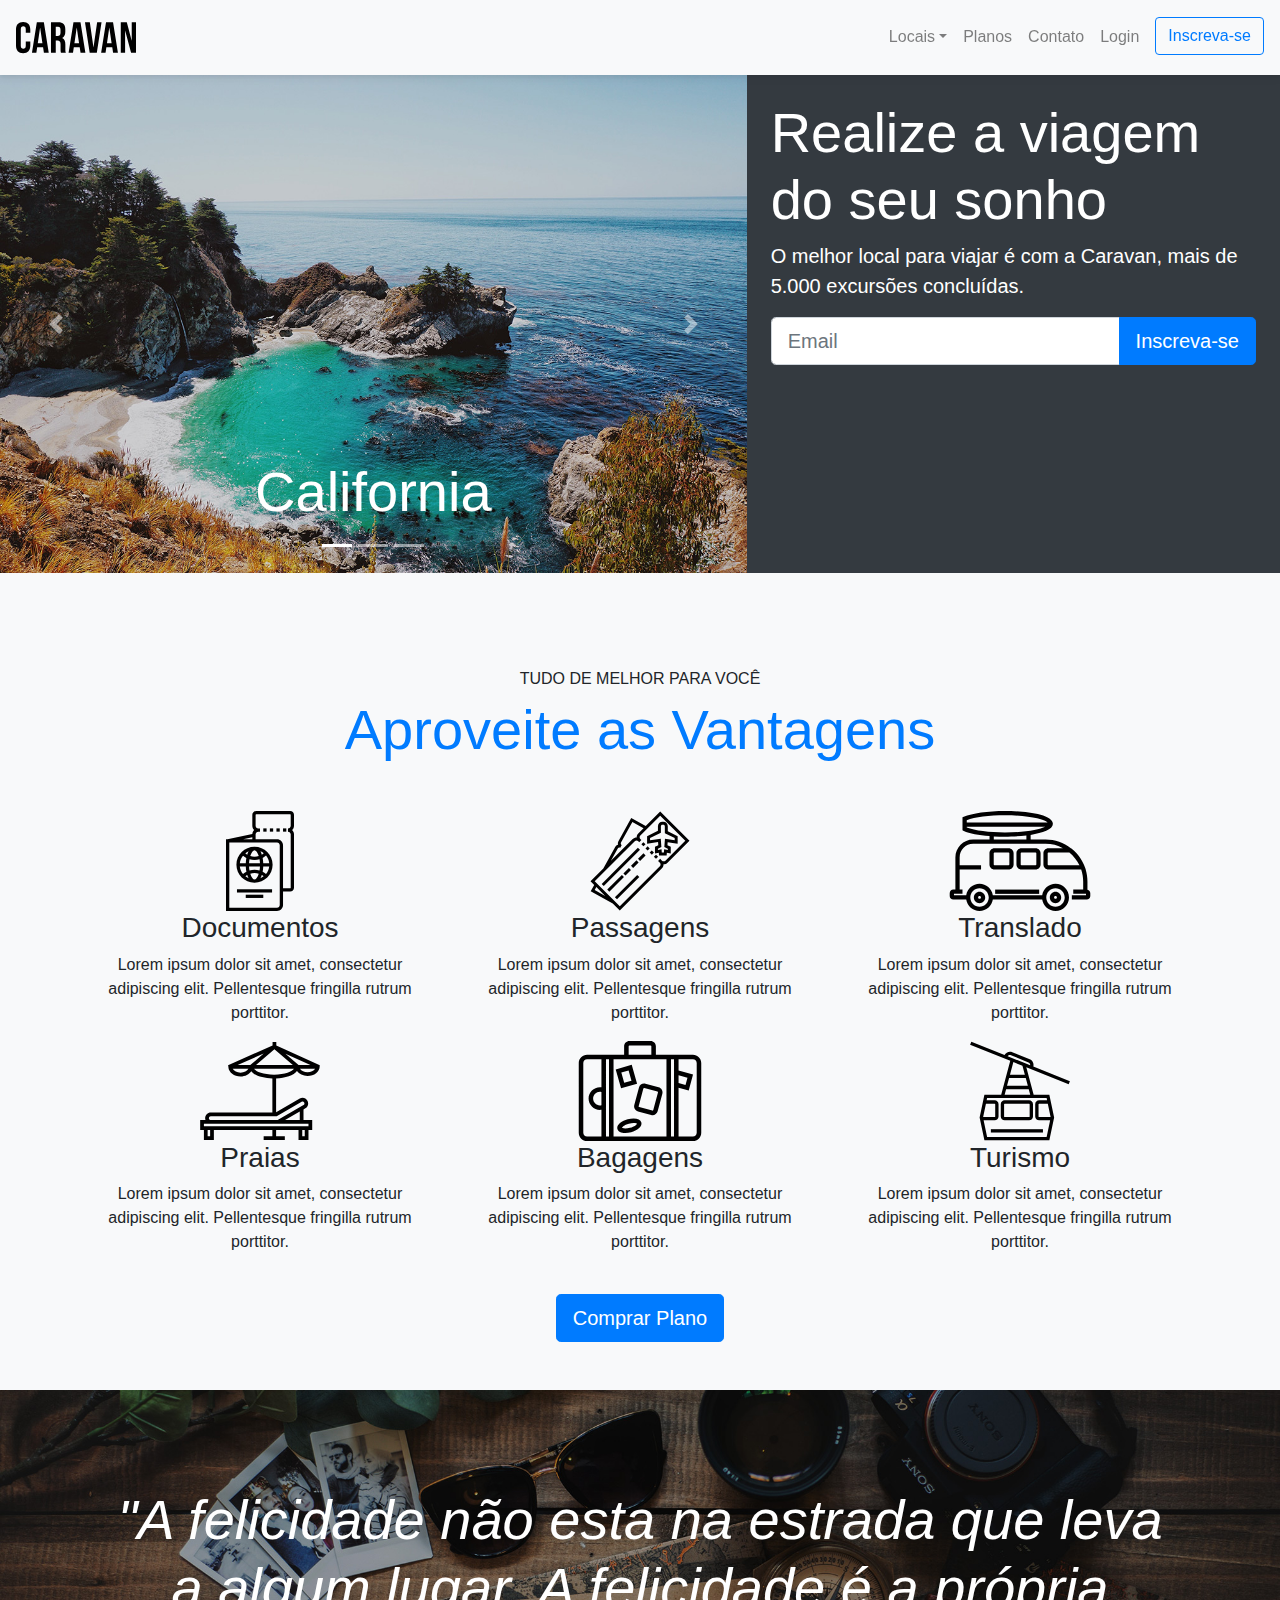
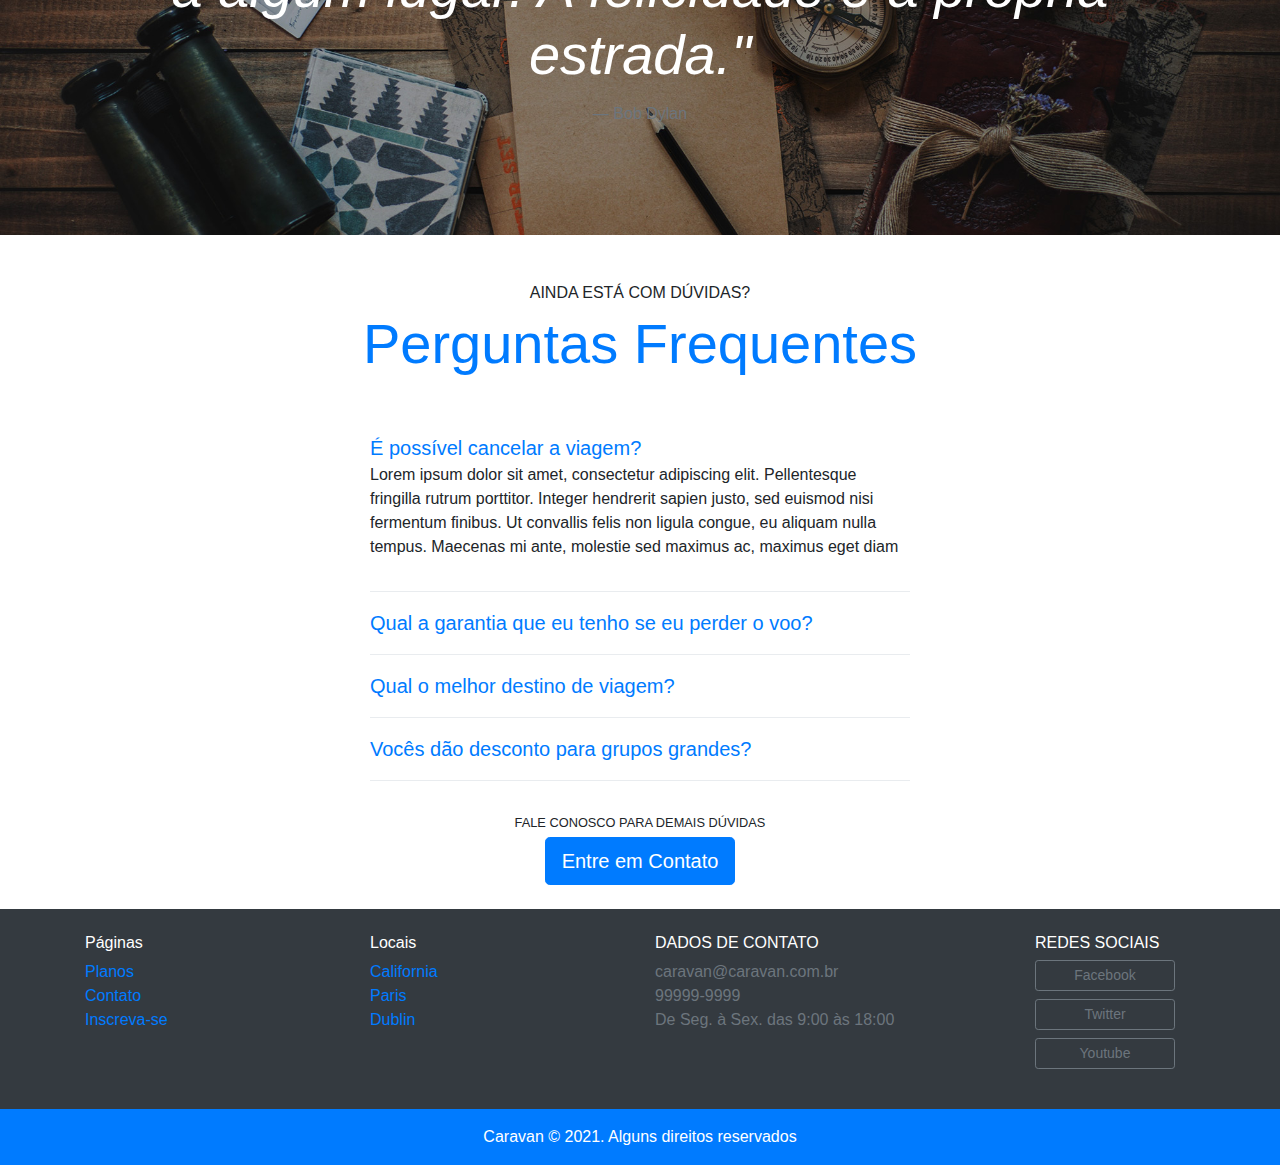
==== index.html @ 79df51dd "Rodapé" ====
<!DOCTYPE html>
<html lang="pt-br">

<head>
    <meta charset="UTF-8">
    <meta http-equiv="X-UA-Compatible" content="IE=edge">
    <meta name="viewport" content="width=device-width, initial-scale=1, shrink-to-fit=no">
    <link rel="stylesheet" href="util/bootstrap.css">
    <link rel="stylesheet" href="css/style.css">

    <title>Caravan</title>
</head>

<body>

    <nav class="navbar navbar-expand-md navbar-light bg-light fixed-top py-3 box-shadow">
        <a href="index.html" class="navbar-brand">
            <img src="img/caravan.svg" alt="caravan">
        </a>
        <button class="navbar-toggler" type="button" data-toggle="collapse" data-target="#navbarSupportedContent"
            aria-controls="navbarSupportedContent" aria-expanded="false" aria-label="Toggle navigation">
            <span class="navbar-toggler-icon"></span>
        </button>
        <div class="collapse navbar-collapse" id="navbarSupportedContent">
            <ul class="navbar-nav ml-auto">
                <li class="nav-item dropdown">
                    <a class="nav-link dropdown-toggle" href="#" id="navbarScrollingDropdown" role="button"
                        data-toggle="dropdown" aria-expanded="false">Locais</a>
                    <ul class="dropdown-menu" aria-labelledby="navbarScrollingDropdown">
                        <li><a class="dropdown-item" href="local.html">California</a></li>
                        <li><a class="dropdown-item" href="local.html">Paris</a></li>
                        <li><a class="dropdown-item" href="local.html">Dublin</a></li>
                    </ul>
                </li>
                <li class="nav-item">
                    <a class="nav-link" href="planos.html">Planos</a>
                </li>
                <li class="nav-item">
                    <a class="nav-link" href="contato.html">Contato</a>
                </li>
                <li class="nav-item">
                    <a class="nav-link" href="#">Login</a>
                </li>
                <li class="nav-item">
                    <a class="btn btn-outline-primary ml-md-2" href="inscricao.html">Inscreva-se</a>
                </li>
            </ul>
        </div>
    </nav>
    <section class="container-fluid">
        <div class="row bg-dark text-white">
            <div class="col-lg-7 p-0">
                <div id="carouselCidades" class="carousel slide" data-ride="carousel">
                    <ol class="carousel-indicators">
                        <li data-target="#carouselCidades" data-slide-to="0" class="active"></li>
                        <li data-target="#carouselCidades" data-slide-to="1"></li>
                        <li data-target="#carouselCidades" data-slide-to="2"></li>
                    </ol>
                    <div class="carousel-inner">
                        <div class="carousel-item active">
                            <img src="img/california.jpg" class="d-block w-100" alt="California">
                            <div class="carousel-caption">
                                <h3 class="display-4">California</h3>
                            </div>
                        </div>
                        <div class="carousel-item">
                            <img src="img/paris.jpg" class="d-block w-100" alt="Paris">
                            <div class="carousel-caption">
                                <h3 class="display-4">Paris</h3>
                            </div>
                        </div>
                        <div class="carousel-item">
                            <img src="img/dublin.jpg" class="d-block w-100" alt="Dublin">
                            <div class="carousel-caption">
                                <h3 class="display-4">Dublin</h3>
                            </div>
                        </div>
                    </div>
                    <a class="carousel-control-prev" href="#carouselCidades" role="button" data-slide="prev">
                        <span class="carousel-control-prev-icon" aria-hidden="true"></span>
                        <span class="sr-only">Anterior</span>
                    </a>
                    <a class="carousel-control-next" href="#carouselCidades" role="button" data-slide="next">
                        <span class="carousel-control-next-icon" aria-hidden="true"></span>
                        <span class="sr-only">Próximo</span>
                    </a>
                </div>
            </div>
            <div class="col-lg-5 p-4">
                <h1 class="display-4">Realize a viagem do seu sonho</h1>
                <p class="lead">O melhor local para viajar é com a Caravan, mais de 5.000 excursões concluídas.</p>
                <form>
                    <div class="input-group input-group-lg">
                        <input type="text" class="form-control" placeholder="Email" aria-label="Email">
                        <span class="input-group-append">
                            <button class="btn btn-primary" type="button">Inscreva-se</button>
                        </span>
                    </div>
                </form>
            </div>
        </div>
    </section>
    <section class="py-5 bg-light text-center">
        <div class="container">
            <div class="my-5">
                <span class="h6 d-block">TUDO DE MELHOR PARA VOCÊ</span>
                <h2 class="display-4 text-primary">Aproveite as Vantagens</h2>
            </div>
            <div class="row">
                <div class="col-xl-4 col-md-6">
                    <div style="height: 100px;" class="d-flex justify-content-center">
                        <img src="img/icones/passaporte.svg" alt="passaporte">
                    </div>
                    <h3>Documentos</h3>
                    <p>Lorem ipsum dolor sit amet, consectetur adipiscing elit. Pellentesque fringilla rutrum porttitor.
                    </p>
                </div>
                <div class="col-xl-4 col-md-6">
                    <div style="height: 100px;" class="d-flex justify-content-center">
                        <img src="img/icones/passagens.svg" alt="passagem">
                    </div>
                    <h3>Passagens</h3>
                    <p>Lorem ipsum dolor sit amet, consectetur adipiscing elit. Pellentesque fringilla rutrum porttitor.
                    </p>
                </div>
                <div class="col-xl-4 col-md-6">
                    <div style="height: 100px;" class="d-flex justify-content-center">
                        <img src="img/icones/translado.svg" alt="translado">
                    </div>
                    <h3>Translado</h3>
                    <p>Lorem ipsum dolor sit amet, consectetur adipiscing elit. Pellentesque fringilla rutrum porttitor.
                    </p>
                </div>
            </div>
            <div class="row">
                <div class="col-xl-4 col-md-6">
                    <div style="height: 100px;" class="d-flex justify-content-center">
                        <img src="img/icones/praias.svg" alt="praias">
                    </div>
                    <h3>Praias</h3>
                    <p>Lorem ipsum dolor sit amet, consectetur adipiscing elit. Pellentesque fringilla rutrum porttitor.
                    </p>
                </div>
                <div class="col-xl-4 col-md-6">
                    <div style="height: 100px;" class="d-flex justify-content-center">
                        <img src="img/icones/bagagens.svg" alt="bagagens">
                    </div>
                    <h3>Bagagens</h3>
                    <p>Lorem ipsum dolor sit amet, consectetur adipiscing elit. Pellentesque fringilla rutrum porttitor.
                    </p>
                </div>
                <div class="col-xl-4 col-md-6">
                    <div style="height: 100px;" class="d-flex justify-content-center">
                        <img src="img/icones/turismo.svg" alt="turismo">
                    </div>
                    <h3>Turismo</h3>
                    <p>Lorem ipsum dolor sit amet, consectetur adipiscing elit. Pellentesque fringilla rutrum porttitor.
                    </p>
                </div>
            </div>
            <div>
                <a href="planos.html" class="btn btn-primary btn-lg mt-4">Comprar Plano</a>
            </div>
        </div>
    </section>
    <section id="home-quote" class="p-md-5">
        <blockquote class="display-4 blockquote text-center text-white p-md-5 p-3">
            <p class="display-4"><em>"A felicidade não esta na estrada que leva a algum lugar. A felicidade é a própria
                    estrada."</em></p>
            <footer class="blockquote-footer">Bob Dylan</footer>
        </blockquote>
    </section>
    <section class="container">
        <div class="my-5 text-center">
            <span class="h6 d-block">AINDA ESTÁ COM DÚVIDAS?</span>
            <h2 class="display-4 text-primary">Perguntas Frequentes</h2>
        </div>
        <div class="row justify-content-center">
            <div class="col-6" id="perguntasFrequentes" data-children=".pergunta">
                <div class="pergunta py-2">
                    <a class="lead" data-toggle="collapse" href="#pergunta1" aria-expanded="true"
                        aria-controls="pergunta1">É possível cancelar a viagem?</a>
                    <div class="collapse show" role="tabpanel" id="pergunta1" data-parent="#perguntasFrequentes">
                        <p>Lorem ipsum dolor sit amet, consectetur adipiscing elit. Pellentesque fringilla rutrum
                            porttitor.
                            Integer hendrerit sapien justo, sed euismod nisi fermentum finibus.
                            Ut convallis felis non ligula congue, eu aliquam nulla tempus. Maecenas mi ante, molestie
                            sed maximus ac, maximus eget diam</p>
                    </div>
                </div>
                <div class="dropdown-divider"></div>
                <div class="pergunta py-2">
                    <a class="lead" data-toggle="collapse" href="#pergunta2" aria-expanded="true"
                        aria-controls="pergunta2">Qual a garantia que eu tenho se eu perder o voo?</a>
                    <div class="collapse" role="tabpanel" id="pergunta2" data-parent="#perguntasFrequentes">
                        <p>Lorem ipsum dolor sit amet, consectetur adipiscing elit. Pellentesque fringilla rutrum
                            porttitor.
                            Integer hendrerit sapien justo, sed euismod nisi fermentum finibus.
                            Ut convallis felis non ligula congue, eu aliquam nulla tempus. Maecenas mi ante, molestie
                            sed maximus ac, maximus eget diam</p>
                    </div>
                </div>
                <div class="dropdown-divider"></div>
                <div class="pergunta py-2">
                    <a class="lead" data-toggle="collapse" href="#pergunta3" aria-expanded="true"
                        aria-controls="pergunta3">Qual o melhor destino de viagem?</a>
                    <div class="collapse" role="tabpanel" id="pergunta3" data-parent="#perguntasFrequentes">
                        <p>Lorem ipsum dolor sit amet, consectetur adipiscing elit. Pellentesque fringilla rutrum
                            porttitor.
                            Integer hendrerit sapien justo, sed euismod nisi fermentum finibus.
                            Ut convallis felis non ligula congue, eu aliquam nulla tempus. Maecenas mi ante, molestie
                            sed maximus ac, maximus eget diam</p>
                    </div>
                </div>
                <div class="dropdown-divider"></div>
                <div class="pergunta py-2">
                    <a class="lead" data-toggle="collapse" href="#pergunta4" aria-expanded="true"
                        aria-controls="pergunta3">Vocês dão desconto para grupos grandes?</a>
                    <div class="collapse" role="tabpanel" id="pergunta4" data-parent="#perguntasFrequentes">
                        <p>Lorem ipsum dolor sit amet, consectetur adipiscing elit. Pellentesque fringilla rutrum
                            porttitor.
                            Integer hendrerit sapien justo, sed euismod nisi fermentum finibus.
                            Ut convallis felis non ligula congue, eu aliquam nulla tempus. Maecenas mi ante, molestie
                            sed maximus ac, maximus eget diam</p>
                    </div>
                </div>
                <div class="dropdown-divider"></div>
            </div>
        </div>
        <div class="text-center my-4">
            <p class="small m-1">FALE CONOSCO PARA DEMAIS DÚVIDAS</p>
            <a href="contato.html" class="btn btn-primary btn-lg">Entre em Contato</a>
        </div>
    </section>
    <footer class="bg-dark text-white">
        <div class="container py-4">
            <div class="row">
                <div class="col-3">
                    <h4 class="h6">Páginas</h4>
                    <ul class="list-unstyled">
                        <li><a href="planos.html">Planos</a></li>
                        <li><a href="contato.html">Contato</a></li>
                        <li><a href="inscricao.html">Inscreva-se</a></li>
                    </ul>
                </div>

                <div class="col-md-3 col-6">
                    <h4 class="h6">Locais</h4>
                    <ul class="list-unstyled">
                        <li><a href="local.html">California</a></li>
                        <li><a href="local.html">Paris</a></li>
                        <li><a href="local.html">Dublin</a></li>
                    </ul>
                </div>
                <div class="col-md-4 col-6">
                    <h4 class="h6">DADOS DE CONTATO</h4>
                    <ul class="list-unstyled text-secondary">
                        <li>caravan@caravan.com.br</li>
                        <li>99999-9999</li>
                        <li>De Seg. à Sex. das 9:00 às 18:00</li>
                    </ul>
                </div>
                <div class="col-md-2">
                    <h4 class="h6">REDES SOCIAIS</h4>
                    <ul class="list-unstyled">
                        <li><a href="#" class="btn btn-outline-secondary btn-sm btn-block mb-2" style="max-width: 140px;">Facebook</a></li>
                        <li><a href="#" class="btn btn-outline-secondary btn-sm btn-block mb-2" style="max-width: 140px;">Twitter</a></li>
                        <li><a href="#" class="btn btn-outline-secondary btn-sm btn-block mb-2" style="max-width: 140px;">Youtube</a></li>
                    </ul>
                </div>
            </div>
        </div>
        <div class="bg-primary text-center py-3">
            <p class="mb-0">Caravan &copy; 2021. Alguns direitos reservados</p>
        </div>
    </footer>

    <script type="text/javascript" src="util/jquery-3.5.1.slim.min.js"></script>
    <script type="text/javascript" src="util/popper.min.js"></script>
    <script type="text/javascript" src="util/bootstrap.js"></script>
    <script type="text/javascript" src="js/app.js"></script>

</body>

</html>
---- css/style.css ----
body {
    padding-top: 75px;
}
.box-shadow {
    box-shadow: 0 2px 4px 0 rgba(0,0,0,.05),
                0 4px 8px 0 rgba(0,0,0,.05);
}

#home-quote {
    background: url('../img/bg-quote.jpg') center center;
    background-size: cover;
}

@media (max-width: 767px) {
    #home-quote .display-4 {
        font-size: 2.5rem;
    }

    body {
        padding: 0;
    }
    .fixed-top {
        position: relative
    }
}
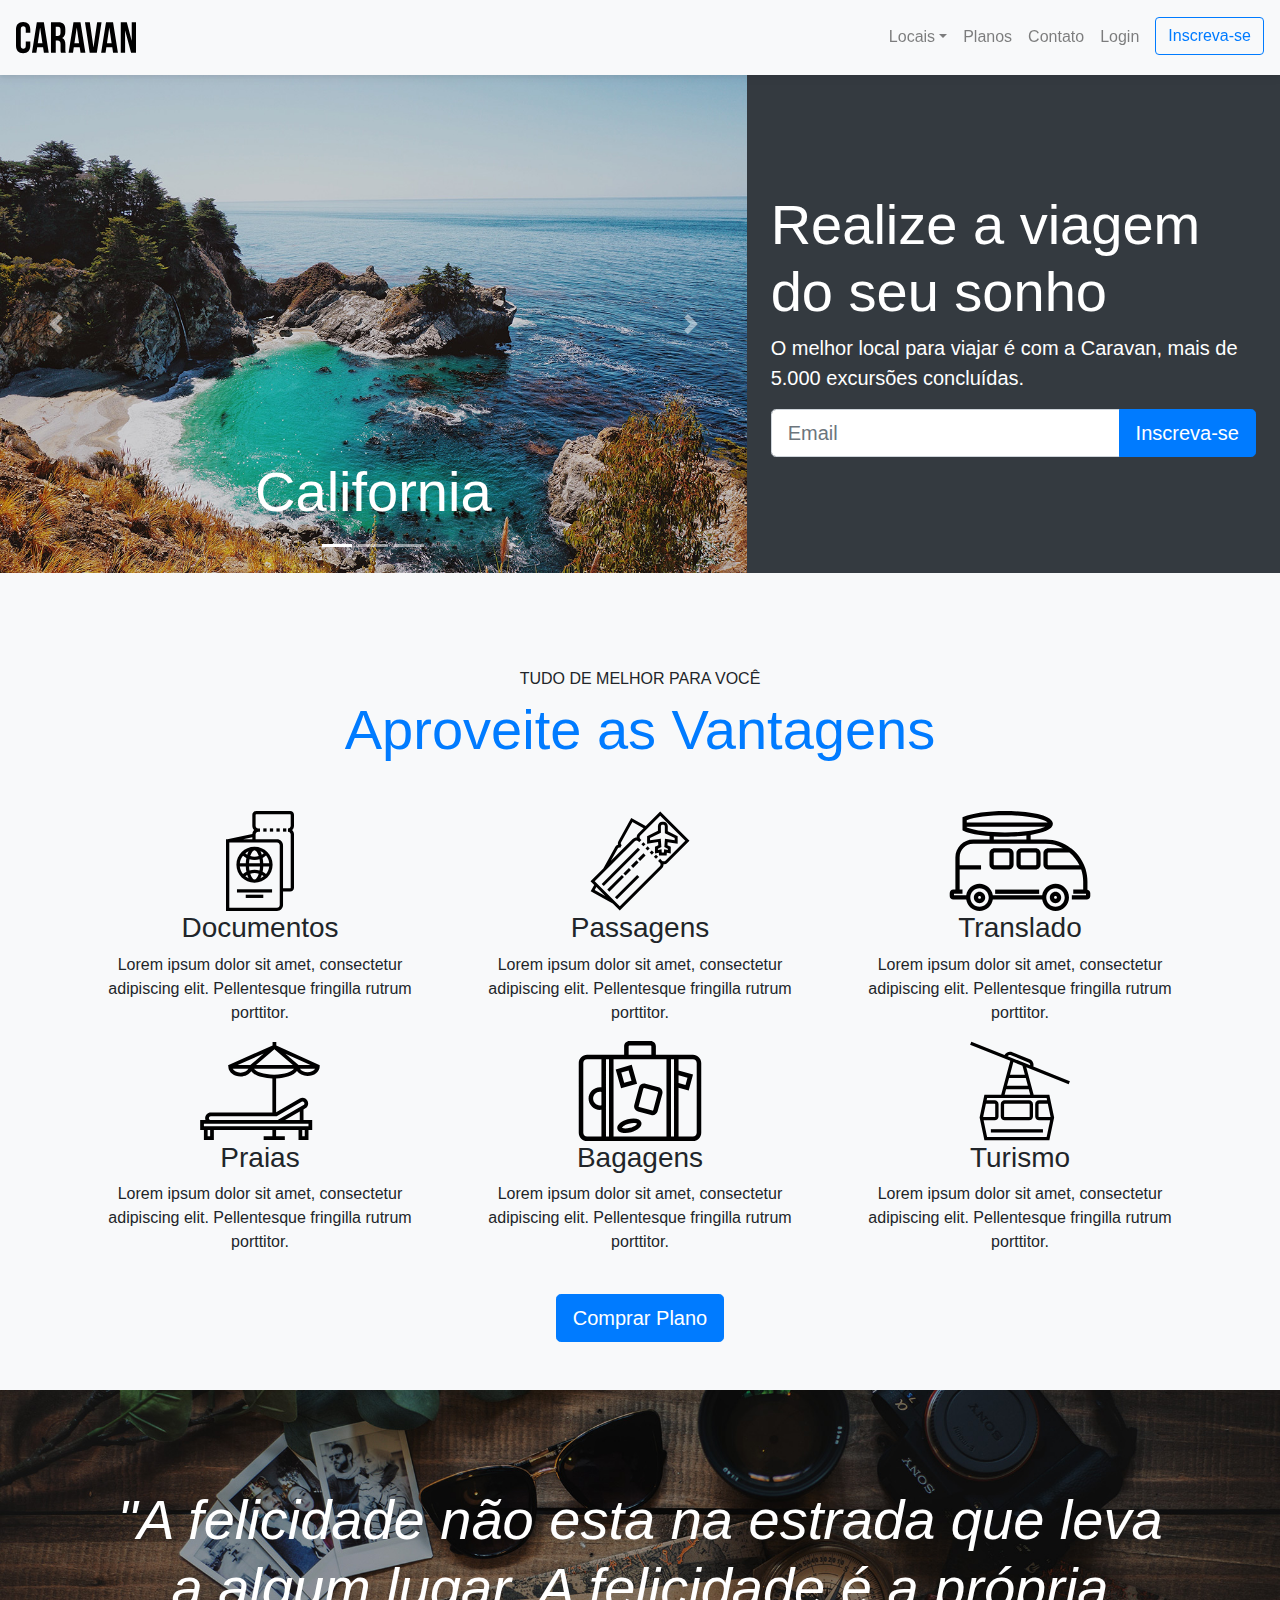
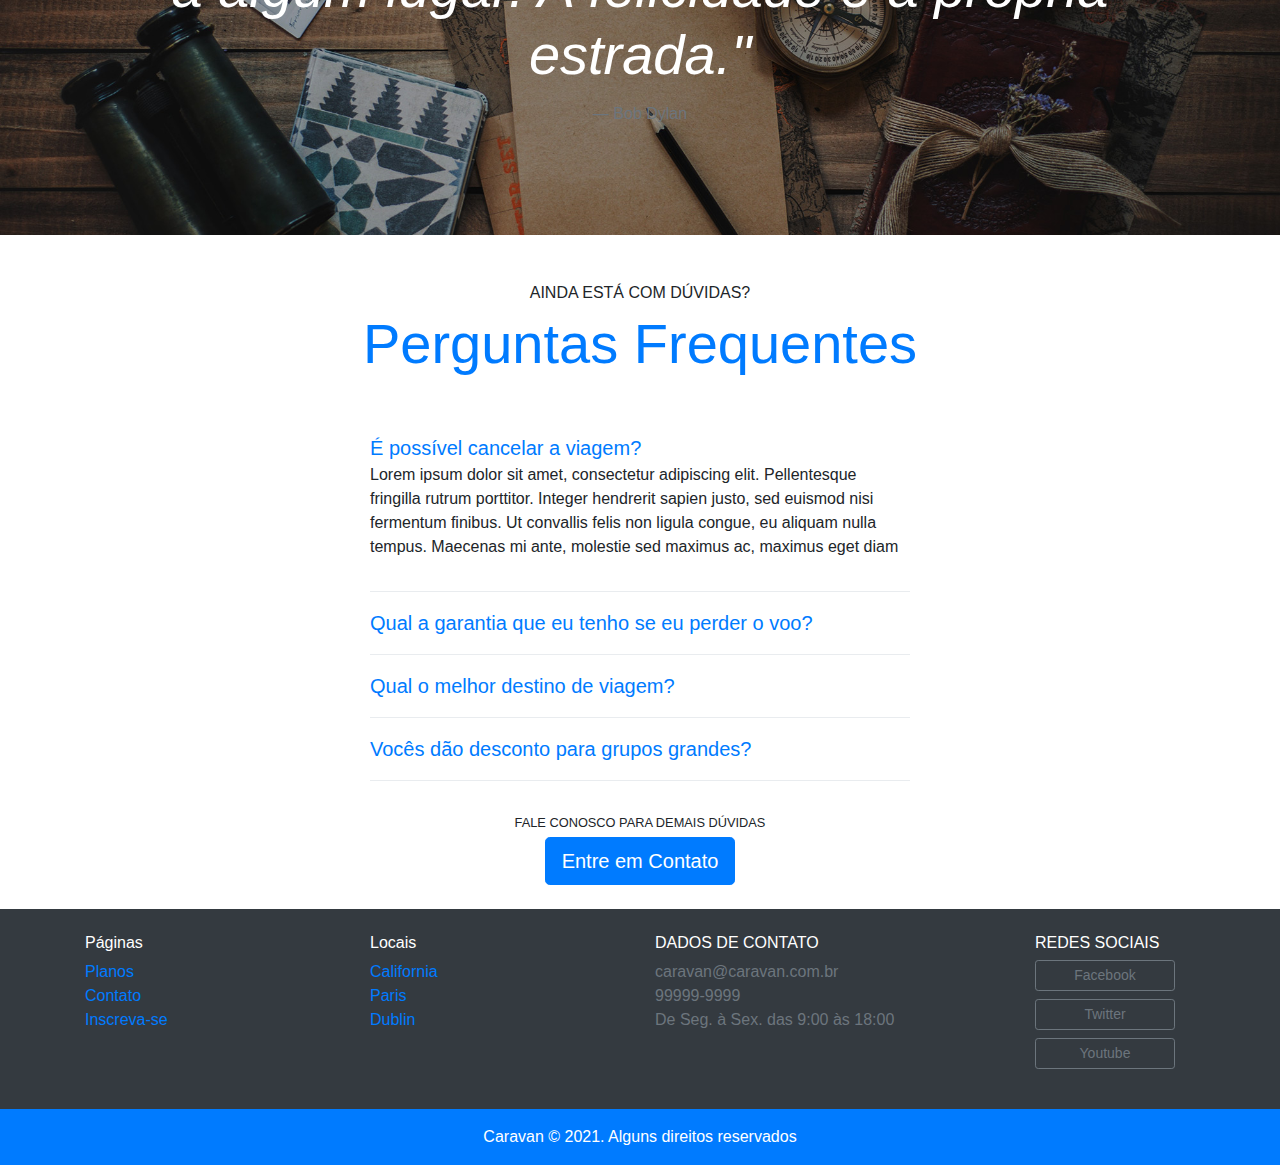
==== commit 8d494265: "Ajuste alinhamento form email" ====
--- a/index.html
+++ b/index.html
@@ -86,7 +86,7 @@
                     </a>
                 </div>
             </div>
-            <div class="col-lg-5 p-4">
+            <div class="col-lg-5 p-4 align-self-center">
                 <h1 class="display-4">Realize a viagem do seu sonho</h1>
                 <p class="lead">O melhor local para viajar é com a Caravan, mais de 5.000 excursões concluídas.</p>
                 <form>
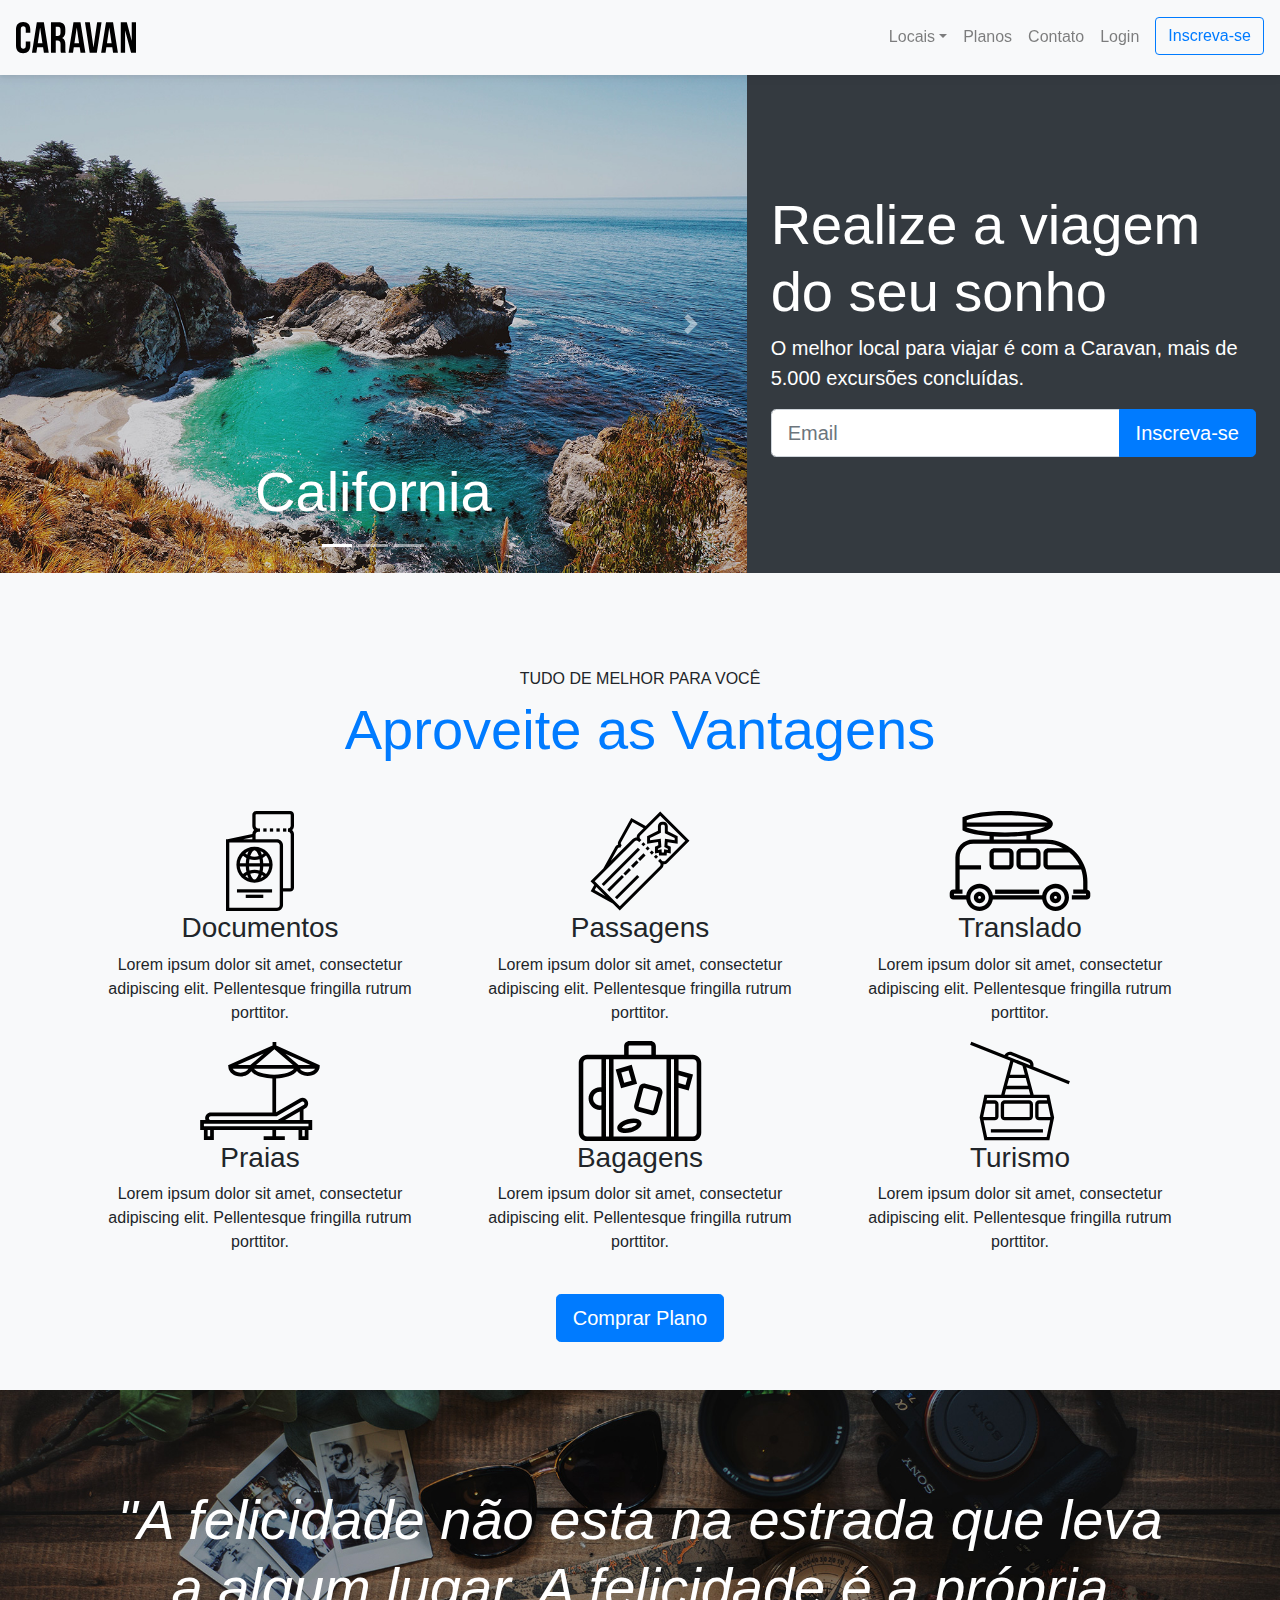
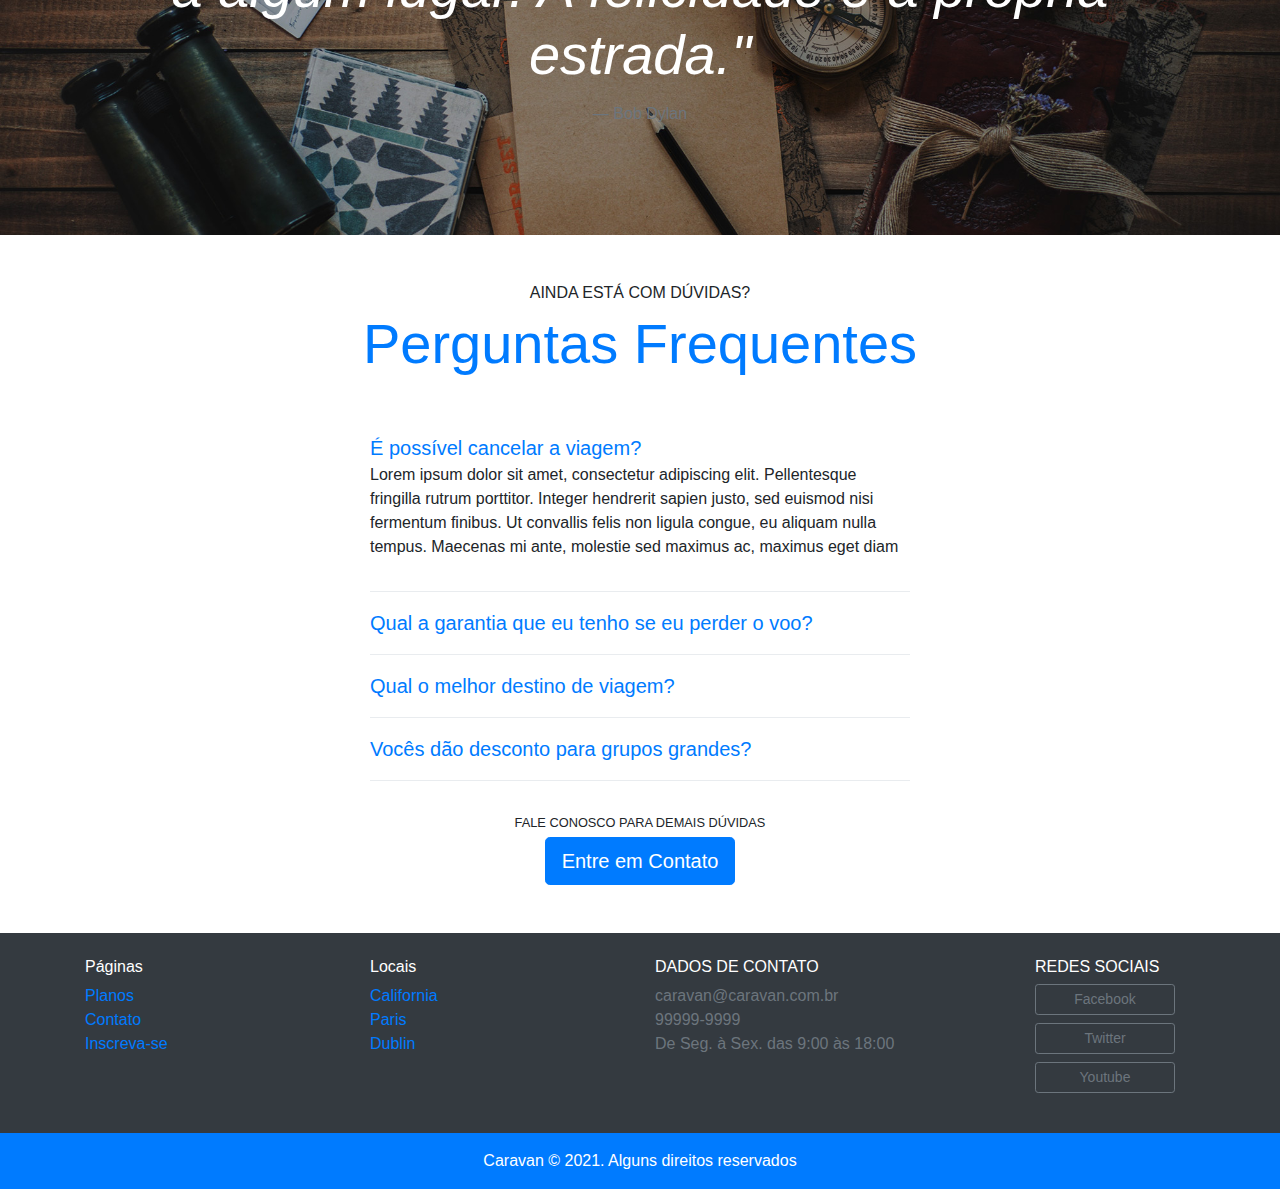
==== commit 097a487d: "margin footer" ====
--- a/index.html
+++ b/index.html
@@ -8,11 +8,38 @@
     <link rel="stylesheet" href="util/bootstrap.css">
     <link rel="stylesheet" href="css/style.css">
 
-    <title>Caravan</title>
+    <title>Caravan - Local</title>
 </head>
 
 <body>
-
+    <!-- Abre Modal -->
+    <div class="modal fade" id="modalLogin" tabindex="-1" aria-labelledby="modalLoginTitulo" aria-hidden="true">
+        <div class="modal-dialog">
+          <div class="modal-content">
+            <div class="modal-header">
+              <h5 class="modal-title" id="modalLoginTitulo">Entre na sua conta</h5>
+              <button type="button" class="close" data-dismiss="modal" aria-label="Close">
+                <span aria-hidden="true">&times;</span>
+              </button>
+            </div>
+            <div class="modal-body">
+                <form>
+                    <div class="form-group">
+                      <label for="loginEmail">Email</label>
+                      <input type="email" class="form-control" id="loginEmail">
+                    </div>
+                    <div class="form-group">
+                      <label for="loginSenha">Senha</label>
+                      <input type="password" class="form-control" id="loginSenha">
+                    </div>
+                    <button type="submit" class="btn btn-primary">Entrar na conta</button>
+                    <small class="form-text text-muted">Esqueceu a senha? <a href="#">Clique aqui.</a></small>
+                  </form>
+            </div>
+          </div>
+        </div>
+      </div>
+    <!-- Fecha Modal -->
     <nav class="navbar navbar-expand-md navbar-light bg-light fixed-top py-3 box-shadow">
         <a href="index.html" class="navbar-brand">
             <img src="img/caravan.svg" alt="caravan">
@@ -39,7 +66,7 @@
                     <a class="nav-link" href="contato.html">Contato</a>
                 </li>
                 <li class="nav-item">
-                    <a class="nav-link" href="#">Login</a>
+                    <a class="nav-link" href="#" data-toggle="modal" data-target="#modalLogin">Login</a>
                 </li>
                 <li class="nav-item">
                     <a class="btn btn-outline-primary ml-md-2" href="inscricao.html">Inscreva-se</a>
@@ -176,7 +203,7 @@
             <h2 class="display-4 text-primary">Perguntas Frequentes</h2>
         </div>
         <div class="row justify-content-center">
-            <div class="col-6" id="perguntasFrequentes" data-children=".pergunta">
+            <div class="col-md-6" id="perguntasFrequentes" data-children=".pergunta">
                 <div class="pergunta py-2">
                     <a class="lead" data-toggle="collapse" href="#pergunta1" aria-expanded="true"
                         aria-controls="pergunta1">É possível cancelar a viagem?</a>
@@ -232,7 +259,7 @@
             <a href="contato.html" class="btn btn-primary btn-lg">Entre em Contato</a>
         </div>
     </section>
-    <footer class="bg-dark text-white">
+    <footer class="bg-dark text-white mt-5">
         <div class="container py-4">
             <div class="row">
                 <div class="col-3">
@@ -263,9 +290,12 @@
                 <div class="col-md-2">
                     <h4 class="h6">REDES SOCIAIS</h4>
                     <ul class="list-unstyled">
-                        <li><a href="#" class="btn btn-outline-secondary btn-sm btn-block mb-2" style="max-width: 140px;">Facebook</a></li>
-                        <li><a href="#" class="btn btn-outline-secondary btn-sm btn-block mb-2" style="max-width: 140px;">Twitter</a></li>
-                        <li><a href="#" class="btn btn-outline-secondary btn-sm btn-block mb-2" style="max-width: 140px;">Youtube</a></li>
+                        <li><a href="#" class="btn btn-outline-secondary btn-sm btn-block mb-2"
+                                style="max-width: 140px;">Facebook</a></li>
+                        <li><a href="#" class="btn btn-outline-secondary btn-sm btn-block mb-2"
+                                style="max-width: 140px;">Twitter</a></li>
+                        <li><a href="#" class="btn btn-outline-secondary btn-sm btn-block mb-2"
+                                style="max-width: 140px;">Youtube</a></li>
                     </ul>
                 </div>
             </div>
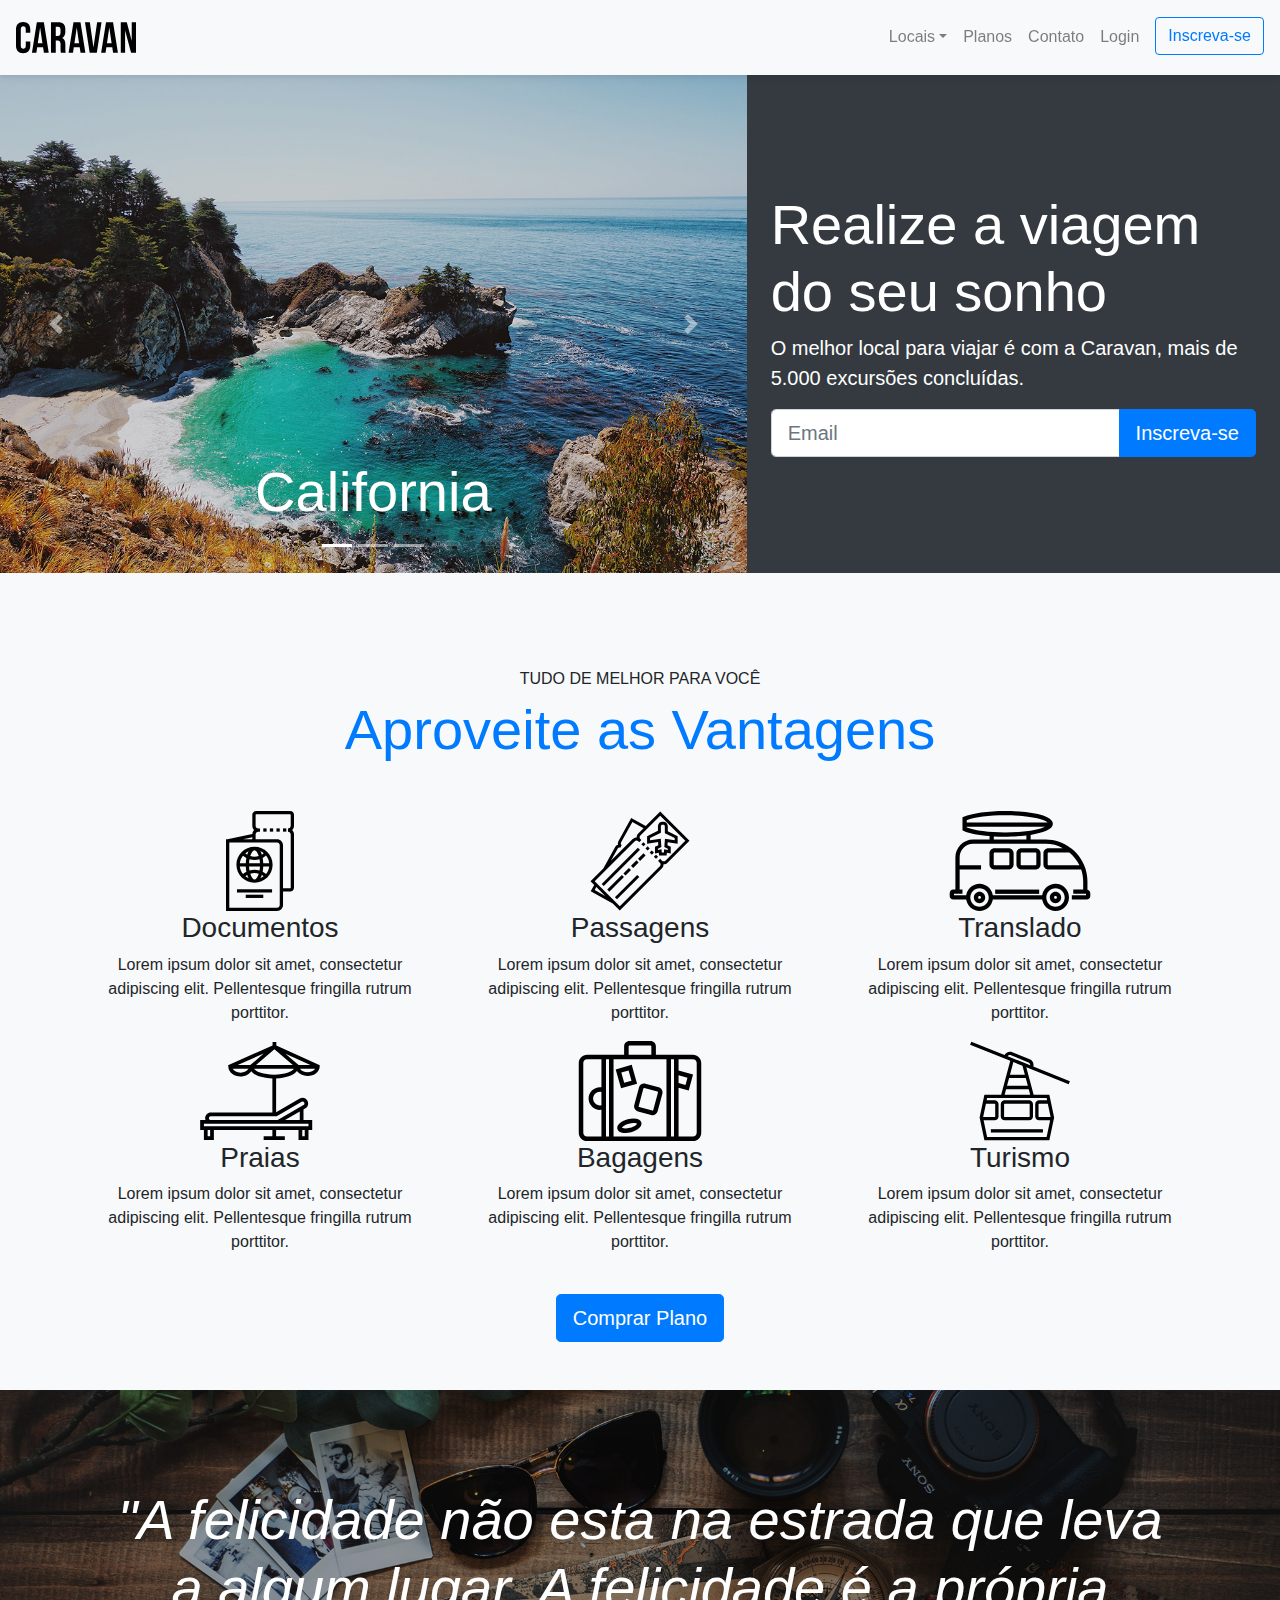
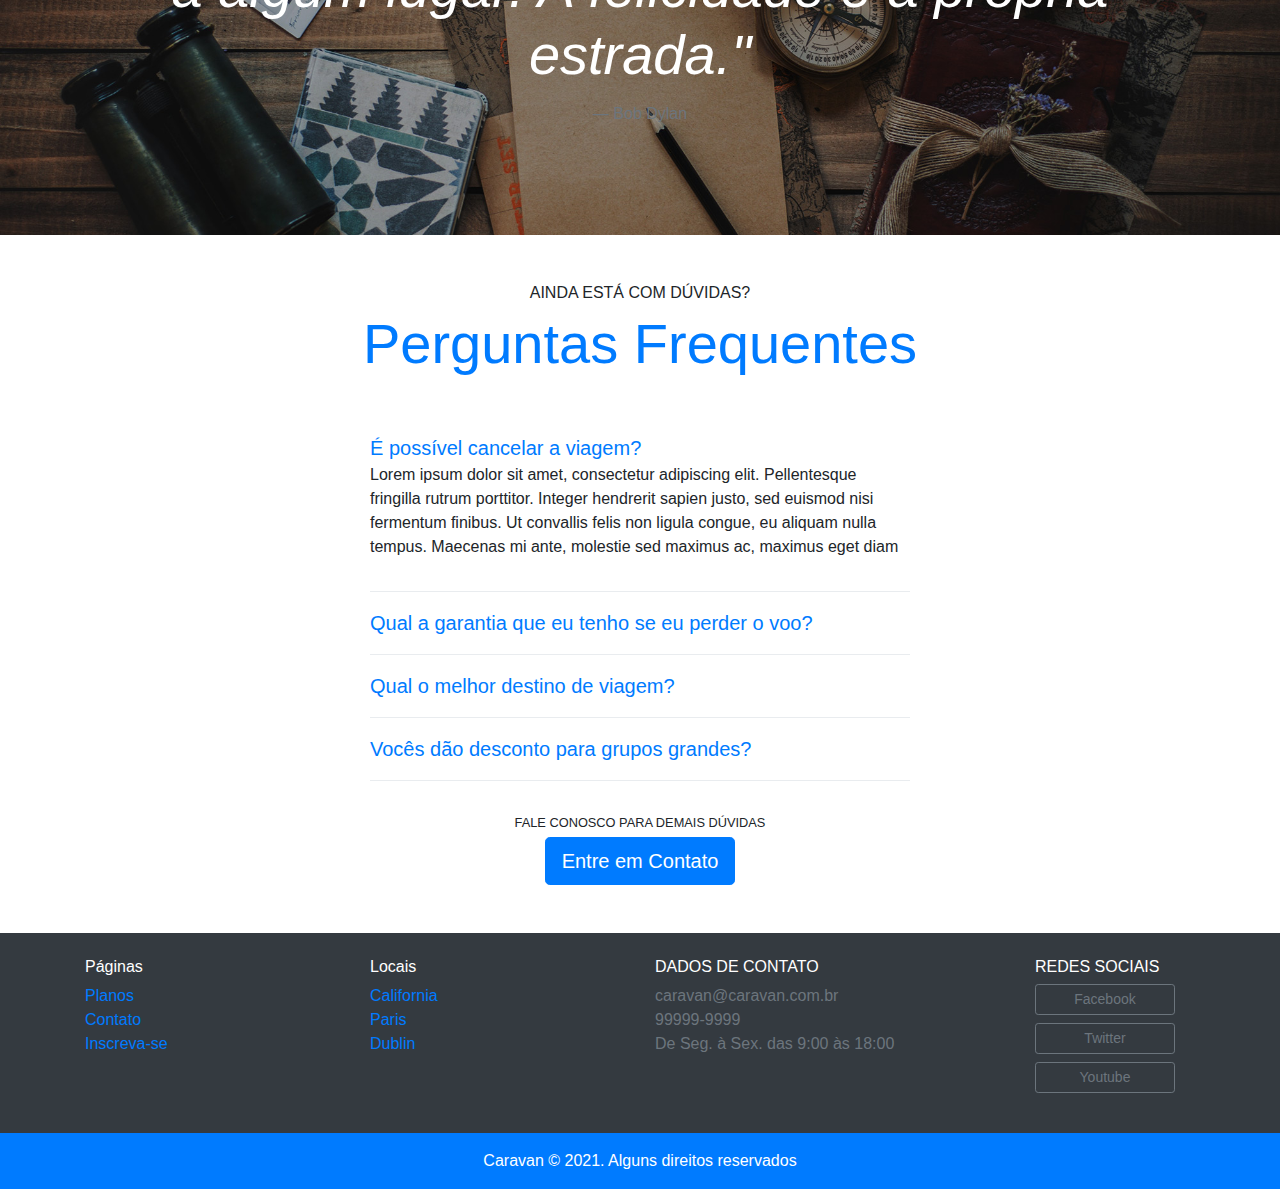
==== commit 49cc2efc: "Otimização" ====
--- a/index.html
+++ b/index.html
@@ -5,7 +5,7 @@
     <meta charset="UTF-8">
     <meta http-equiv="X-UA-Compatible" content="IE=edge">
     <meta name="viewport" content="width=device-width, initial-scale=1, shrink-to-fit=no">
-    <link rel="stylesheet" href="util/bootstrap.css">
+    <link rel="stylesheet" href="css/bootstrap.css">
     <link rel="stylesheet" href="css/style.css">
 
     <title>Caravan - Local</title>
@@ -54,9 +54,9 @@
                     <a class="nav-link dropdown-toggle" href="#" id="navbarScrollingDropdown" role="button"
                         data-toggle="dropdown" aria-expanded="false">Locais</a>
                     <ul class="dropdown-menu" aria-labelledby="navbarScrollingDropdown">
-                        <li><a class="dropdown-item" href="local.html">California</a></li>
-                        <li><a class="dropdown-item" href="local.html">Paris</a></li>
-                        <li><a class="dropdown-item" href="local.html">Dublin</a></li>
+                        <li><a class="dropdown-item" href="california.html">California</a></li>
+                        <li><a class="dropdown-item" href="paris.html">Paris</a></li>
+                        <li><a class="dropdown-item" href="dublin.html">Dublin</a></li>
                     </ul>
                 </li>
                 <li class="nav-item">
@@ -274,9 +274,9 @@
                 <div class="col-md-3 col-6">
                     <h4 class="h6">Locais</h4>
                     <ul class="list-unstyled">
-                        <li><a href="local.html">California</a></li>
-                        <li><a href="local.html">Paris</a></li>
-                        <li><a href="local.html">Dublin</a></li>
+                        <li><a href="california.html">California</a></li>
+                        <li><a href="paris.html">Paris</a></li>
+                        <li><a href="dublin.html">Dublin</a></li>
                     </ul>
                 </div>
                 <div class="col-md-4 col-6">
--- a/css/style.css
+++ b/css/style.css
@@ -22,4 +22,11 @@
     .fixed-top {
         position: relative
     }
+}
+.lista-plano li + li {
+    border-top: 1px solid rgba(0,0,0,.2);
+}
+
+.lista-plano li {
+    padding: 1rem;
 }